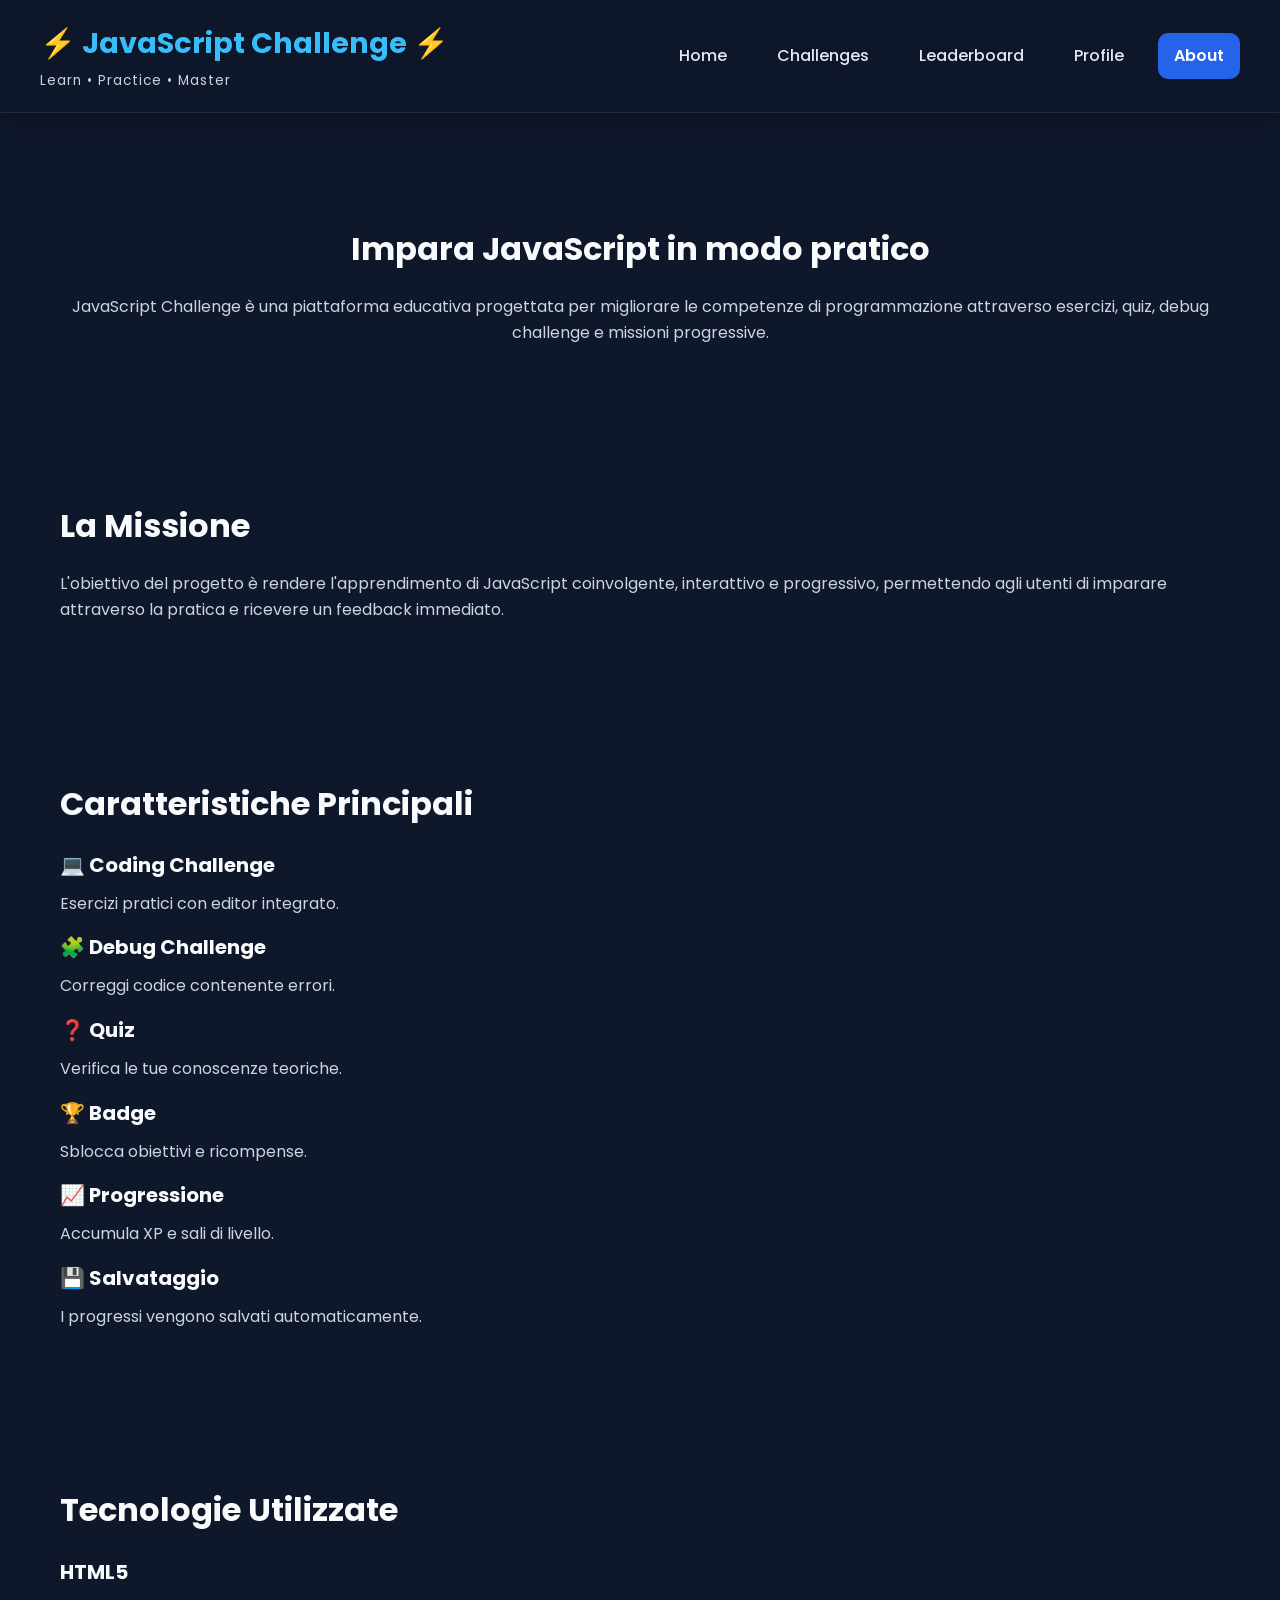
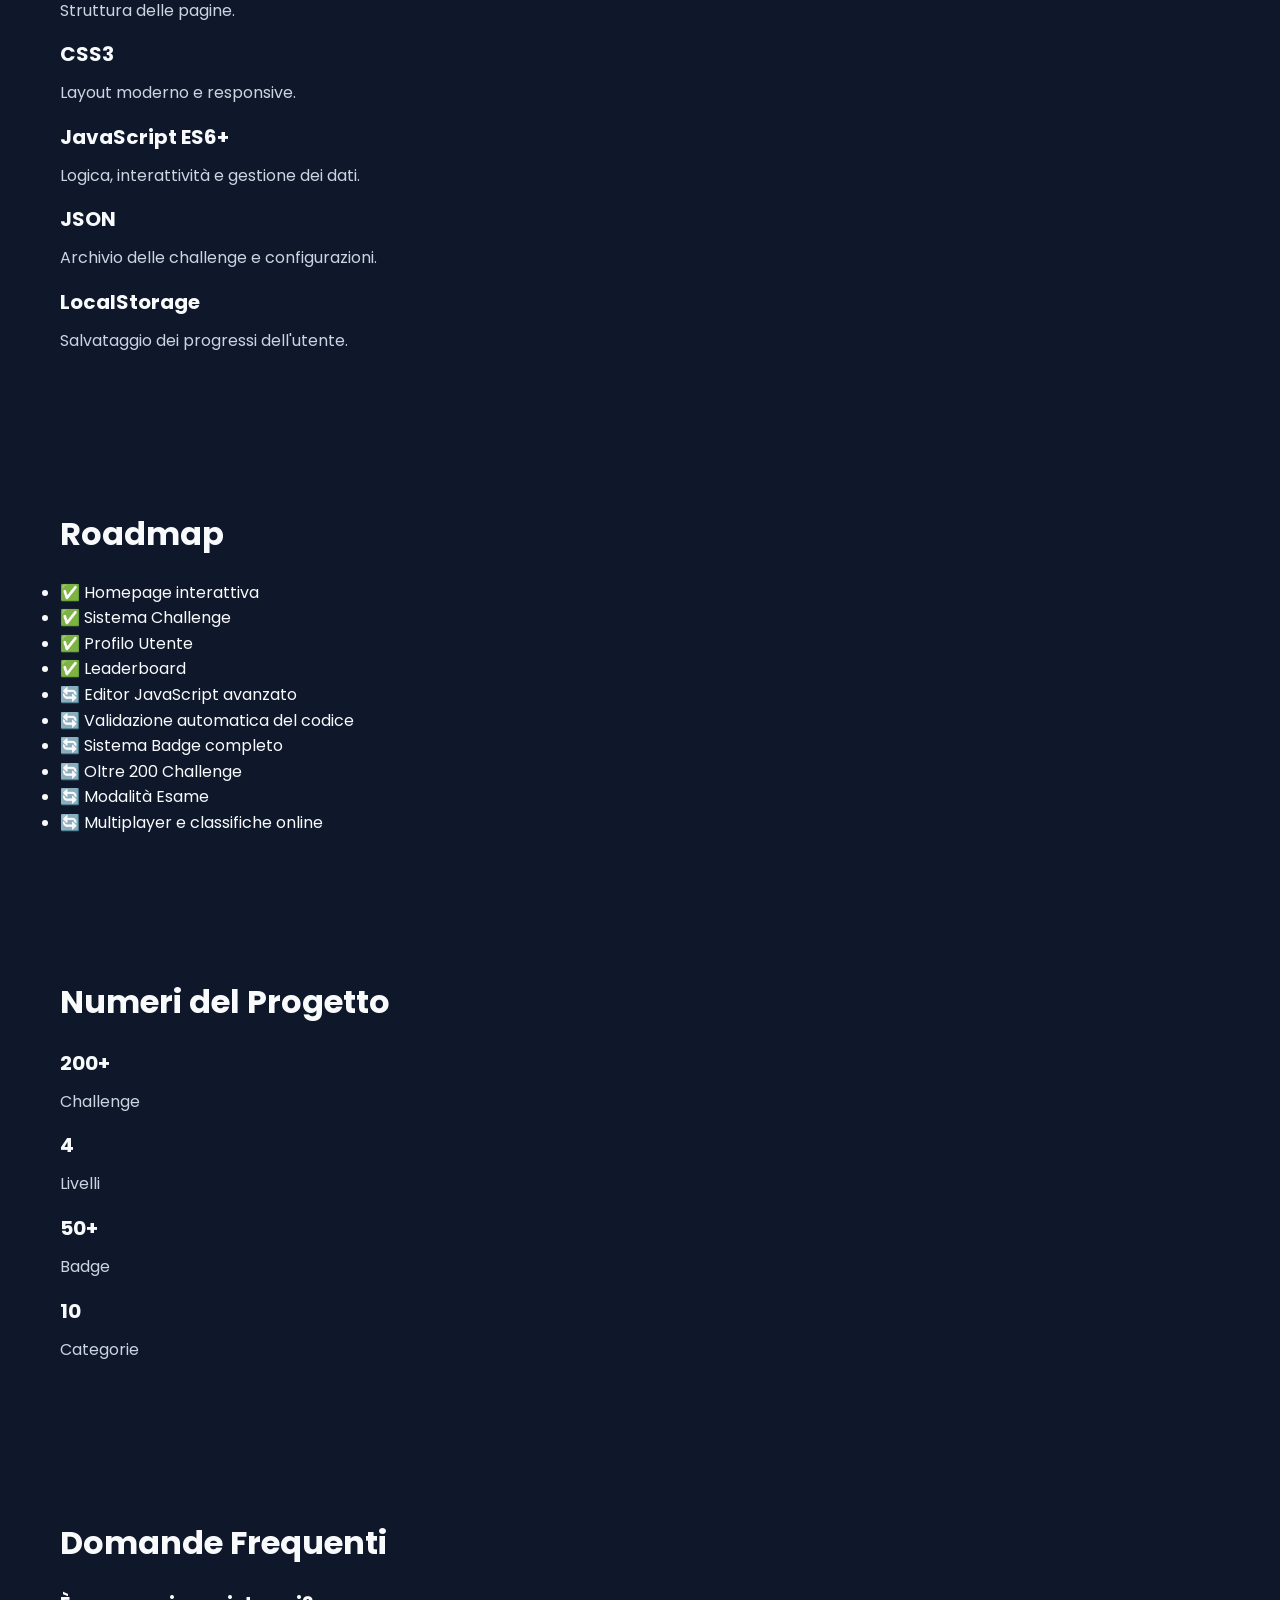
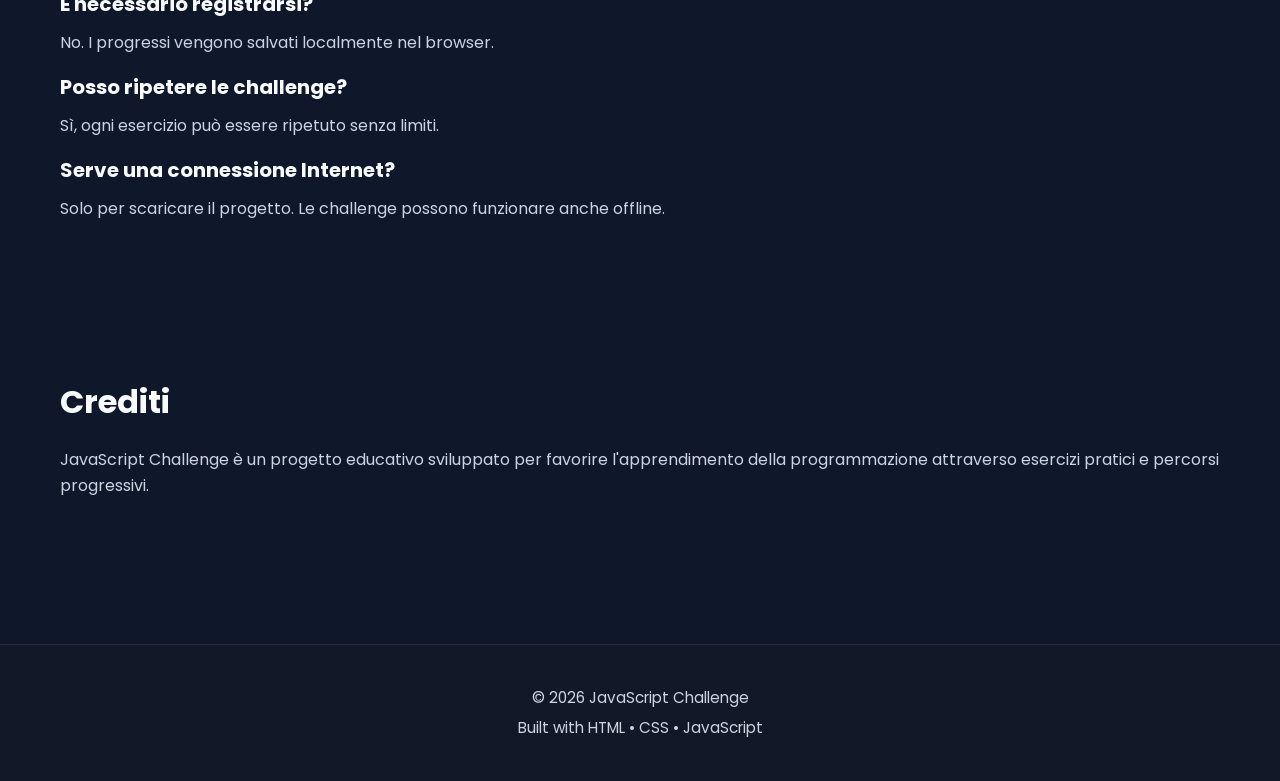
==== about.html @ 06514681 "Add files via upload" ====
<!DOCTYPE html>
<html lang="it">
<head>
<meta charset="UTF-8">
<meta name="viewport" content="width=device-width, initial-scale=1.0">
<title>JavaScript Challenge | About</title>
<link rel="stylesheet" href="css/style.css">
<link rel="stylesheet" href="css/about.css">
<link rel="preconnect" href="https://fonts.googleapis.com">
<link rel="preconnect" href="https://fonts.gstatic.com" crossorigin>
<link href="https://fonts.googleapis.com/css2?family=Poppins:wght@300;400;500;600;700;800&display=swap" rel="stylesheet">
</head>
<body>
<header>
<div class="logo">
<h1>⚡ JavaScript Challenge ⚡</h1>
<p>Learn • Practice • Master</p>
</div>
<nav>
<a href="index.html">Home</a>
<a href="challenge.html">Challenges</a>
<a href="leaderboard.html">Leaderboard</a>
<a href="profile.html">Profile</a>
<a href="about.html" class="active">About</a>
</nav>
</header>
<main class="about-page">
<section class="hero">
<h2>Impara JavaScript in modo pratico</h2>
<p>
JavaScript Challenge è una piattaforma educativa progettata per
migliorare le competenze di programmazione attraverso esercizi,
quiz, debug challenge e missioni progressive.
</p>
</section>
<section class="mission">
<h2>La Missione</h2>
<p>
L'obiettivo del progetto è rendere l'apprendimento di JavaScript
coinvolgente, interattivo e progressivo, permettendo agli utenti
di imparare attraverso la pratica e ricevere un feedback immediato.
</p>
</section>
<section class="features">
<h2>Caratteristiche Principali</h2>
<div class="feature-grid">
<div class="feature-card">
<h3>💻 Coding Challenge</h3>
<p>Esercizi pratici con editor integrato.</p>
</div>
<div class="feature-card">
<h3>🧩 Debug Challenge</h3>
<p>Correggi codice contenente errori.</p>
</div>
<div class="feature-card">
<h3>❓ Quiz</h3>
<p>Verifica le tue conoscenze teoriche.</p>
</div>
<div class="feature-card">
<h3>🏆 Badge</h3>
<p>Sblocca obiettivi e ricompense.</p>
</div>
<div class="feature-card">
<h3>📈 Progressione</h3>
<p>Accumula XP e sali di livello.</p>
</div>
<div class="feature-card">
<h3>💾 Salvataggio</h3>
<p>I progressi vengono salvati automaticamente.</p>
</div>
</div>
</section>
<section class="technologies">
<h2>Tecnologie Utilizzate</h2>
<div class="tech-grid">
<div class="tech-card">
<h3>HTML5</h3>
<p>Struttura delle pagine.</p>
</div>
<div class="tech-card">
<h3>CSS3</h3>
<p>Layout moderno e responsive.</p>
</div>
<div class="tech-card">
<h3>JavaScript ES6+</h3>
<p>Logica, interattività e gestione dei dati.</p>
</div>
<div class="tech-card">
<h3>JSON</h3>
<p>Archivio delle challenge e configurazioni.</p>
</div>
<div class="tech-card">
<h3>LocalStorage</h3>
<p>Salvataggio dei progressi dell'utente.</p>
</div>
</div>
</section>
<section class="roadmap">
<h2>Roadmap</h2>
<ul>
<li>✅ Homepage interattiva</li>
<li>✅ Sistema Challenge</li>
<li>✅ Profilo Utente</li>
<li>✅ Leaderboard</li>
<li>🔄 Editor JavaScript avanzato</li>
<li>🔄 Validazione automatica del codice</li>
<li>🔄 Sistema Badge completo</li>
<li>🔄 Oltre 200 Challenge</li>
<li>🔄 Modalità Esame</li>
<li>🔄 Multiplayer e classifiche online</li>
</ul>
</section>
<section class="statistics">
<h2>Numeri del Progetto</h2>
<div class="stats-grid">
<div class="stat-card">
<h3>200+</h3>
<p>Challenge</p>
</div>
<div class="stat-card">
<h3>4</h3>
<p>Livelli</p>
</div>
<div class="stat-card">
<h3>50+</h3>
<p>Badge</p>
</div>
<div class="stat-card">
<h3>10</h3>
<p>Categorie</p>
</div>
</div>
</section>
<section class="faq">
<h2>Domande Frequenti</h2>
<div class="faq-item">
<h3>È necessario registrarsi?</h3>
<p>No. I progressi vengono salvati localmente nel browser.</p>
</div>
<div class="faq-item">
<h3>Posso ripetere le challenge?</h3>
<p>Sì, ogni esercizio può essere ripetuto senza limiti.</p>
</div>
<div class="faq-item">
<h3>Serve una connessione Internet?</h3>
<p>Solo per scaricare il progetto. Le challenge possono funzionare anche offline.</p>
</div>
</section>
<section class="credits">
<h2>Crediti</h2>
<p>
JavaScript Challenge è un progetto educativo sviluppato per
favorire l'apprendimento della programmazione attraverso
esercizi pratici e percorsi progressivi.
</p>
</section>
</main>
<footer>
<p>
© 2026 JavaScript Challenge
</p>
<p>
Built with HTML • CSS • JavaScript
</p>
</footer>
</body>
</html>
---- css/style.css ----
*,
*::before,
*::after{
    margin:0;
    padding:0;
    box-sizing:border-box;
}
html{
    scroll-behavior:smooth;
}
body{
    font-family:"Poppins",sans-serif;
    background:#0f172a;
    color:#f8fafc;
    line-height:1.6;
    min-height:100vh;
}
.hero{
  text-align: center;
}
.categories{
  text-align: center;
}
.stats{
  text-align: center;
}
.progress-section{
  text-align: center;
}
.leaderboard-page{
  text-align: center;
}
.badges{
  text-align: center;
}
.recent{
  text-align: center;
}
:root{
    --bg:#0f172a;
    --bg-light:#1e293b;
    --bg-card:#172554;
    --primary:#2563eb;
    --secondary:#38bdf8;
    --accent:#22c55e;
    --warning:#f59e0b;
    --danger:#ef4444;
    --white:#ffffff;
    --gray:#cbd5e1;
    --text:#e2e8f0;
    --radius:16px;
    --shadow:
        0 8px 25px rgba(0,0,0,.25);
    --transition:.3s ease;
    --container:1200px;
}
h1{
    font-size:2.5rem;
    font-weight:700;
    margin-bottom:10px;
}
h2{
    font-size:2rem;
    margin-bottom:20px;
}
h3{
    font-size:1.25rem;
    margin-bottom:10px;
}
p{
    color:var(--gray);
    margin-bottom:15px;
}
a{
    text-decoration:none;
    color:inherit;
    transition:var(--transition);
}
a:hover{
    color:var(--secondary);
}
img{
    max-width:100%;
    display:block;
}
.container{
    width:min(100% - 40px,var(--container));
    margin:auto;
}
section{
    padding:70px 20px;
}
::selection{
    background:var(--secondary);
    color:#000;
}
::-webkit-scrollbar{
    width:10px;
}
::-webkit-scrollbar-track{
    background:#111827;
}
::-webkit-scrollbar-thumb{
    background:var(--primary);
    border-radius:20px;
}
::-webkit-scrollbar-thumb:hover{
    background:var(--secondary);
}
header{
    position:sticky;
    top:0;
    z-index:1000;
    display:flex;
    justify-content:space-between;
    align-items:center;
    padding:20px 40px;
    background:rgba(15,23,42,.95);
    backdrop-filter:blur(10px);
    border-bottom:1px solid rgba(255,255,255,.08);
    box-shadow:0 4px 18px rgba(0,0,0,.25);
}
.logo{
    display:flex;
    flex-direction:column;
    gap:4px;
}
.logo h1{
    font-size:1.8rem;
    color:var(--secondary);
    margin:0;
}
.logo p{
    margin:0;
    font-size:.85rem;
    color:var(--gray);
    letter-spacing:1px;
}
nav{
    display:flex;
    align-items:center;
    gap:18px;
    flex-wrap:wrap;
}
nav a{
    padding:10px 16px;
    border-radius:10px;
    font-weight:500;
    color:var(--text);
    transition:var(--transition);
}
nav a:hover{
    background:rgba(56,189,248,.15);
    color:var(--secondary);
}
nav a.active{
    background:var(--primary);
    color:var(--white);
    font-weight:600;
}
main{
    width:min(100% - 40px,var(--container));
    margin:40px auto;
}
button{
    cursor:pointer;
    border:none;
    outline:none;
    font-family:inherit;
    font-size:1rem;
    padding:12px 22px;
    border-radius:12px;
    background:var(--primary);
    color:var(--white);
    transition:var(--transition);
    box-shadow:var(--shadow);
}
button:hover{
    transform:translateY(-2px);
    background:var(--secondary);
    color:#000;
}
button:active{
    transform:scale(.98);
}
button:disabled{
    opacity:.55;
    cursor:not-allowed;
    transform:none;
}
.btn-primary{
    background:var(--primary);
    color:var(--white);
}
.btn-secondary{
    background:var(--secondary);
    color:#000;
}
.btn-success{
    background:var(--accent);
    color:#fff;
}
.btn-warning{
    background:var(--warning);
    color:#111;
}
.btn-danger{
    background:var(--danger);
    color:#fff;
}
.btn-outline{
    background:transparent;
    border:2px solid var(--primary);
    color:var(--primary);
}
.btn-outline:hover{
    background:var(--primary);
    color:var(--white);
}
.button-link{
    display:inline-flex;
    align-items:center;
    justify-content:center;
    padding:12px 22px;
    border-radius:12px;
    background:var(--primary);
    color:#fff;
    transition:var(--transition);
}
.button-link:hover{
    background:var(--secondary);
    color:#000;
}
footer{
    margin-top:60px;
    padding:35px 20px;
    text-align:center;
    border-top:1px solid rgba(255,255,255,.08);
    background:#111827;
}
footer p{
    margin:6px 0;
    color:var(--gray);
    font-size:.95rem;
}
hr{
    border:none;
    height:1px;
    background:rgba(255,255,255,.08);
    margin:25px 0;
}
.text-center{
    text-align:center;
}
.text-right{
    text-align:right;
}
.text-left{
    text-align:left;
}
.hidden{
    display:none !important;
}
.visible{
    display:block !important;
}
.flex{
    display:flex;
}
.flex-center{
    display:flex;
    justify-content:center;
    align-items:center;
}
.space-between{
    display:flex;
    justify-content:space-between;
    align-items:center;
}
.gap-10{
    gap:10px;
}
.gap-20{
    gap:20px;
}
.w-100{
    width:100%;
}
.mt-20{
    margin-top:20px;
}
.mt-40{
    margin-top:40px;
}
.mb-20{
    margin-bottom:20px;
}
.mb-40{
    margin-bottom:40px;
}
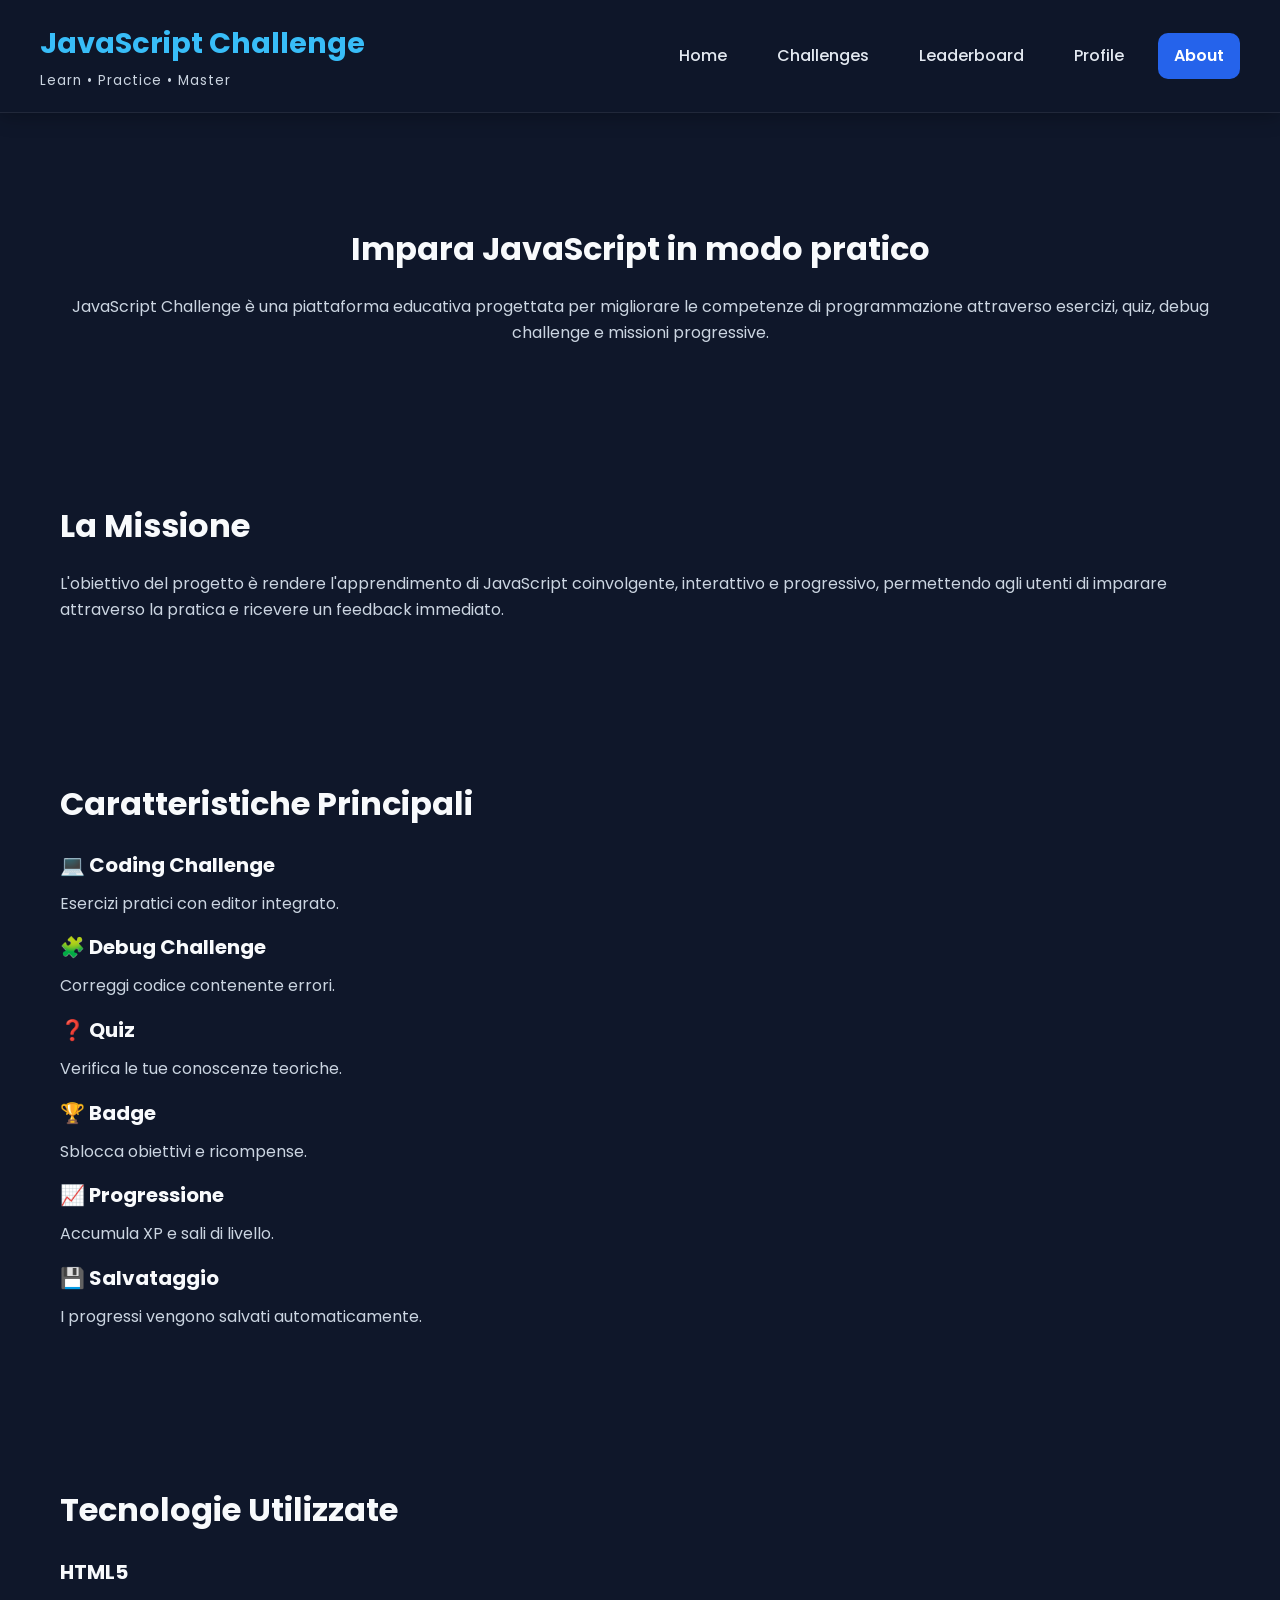
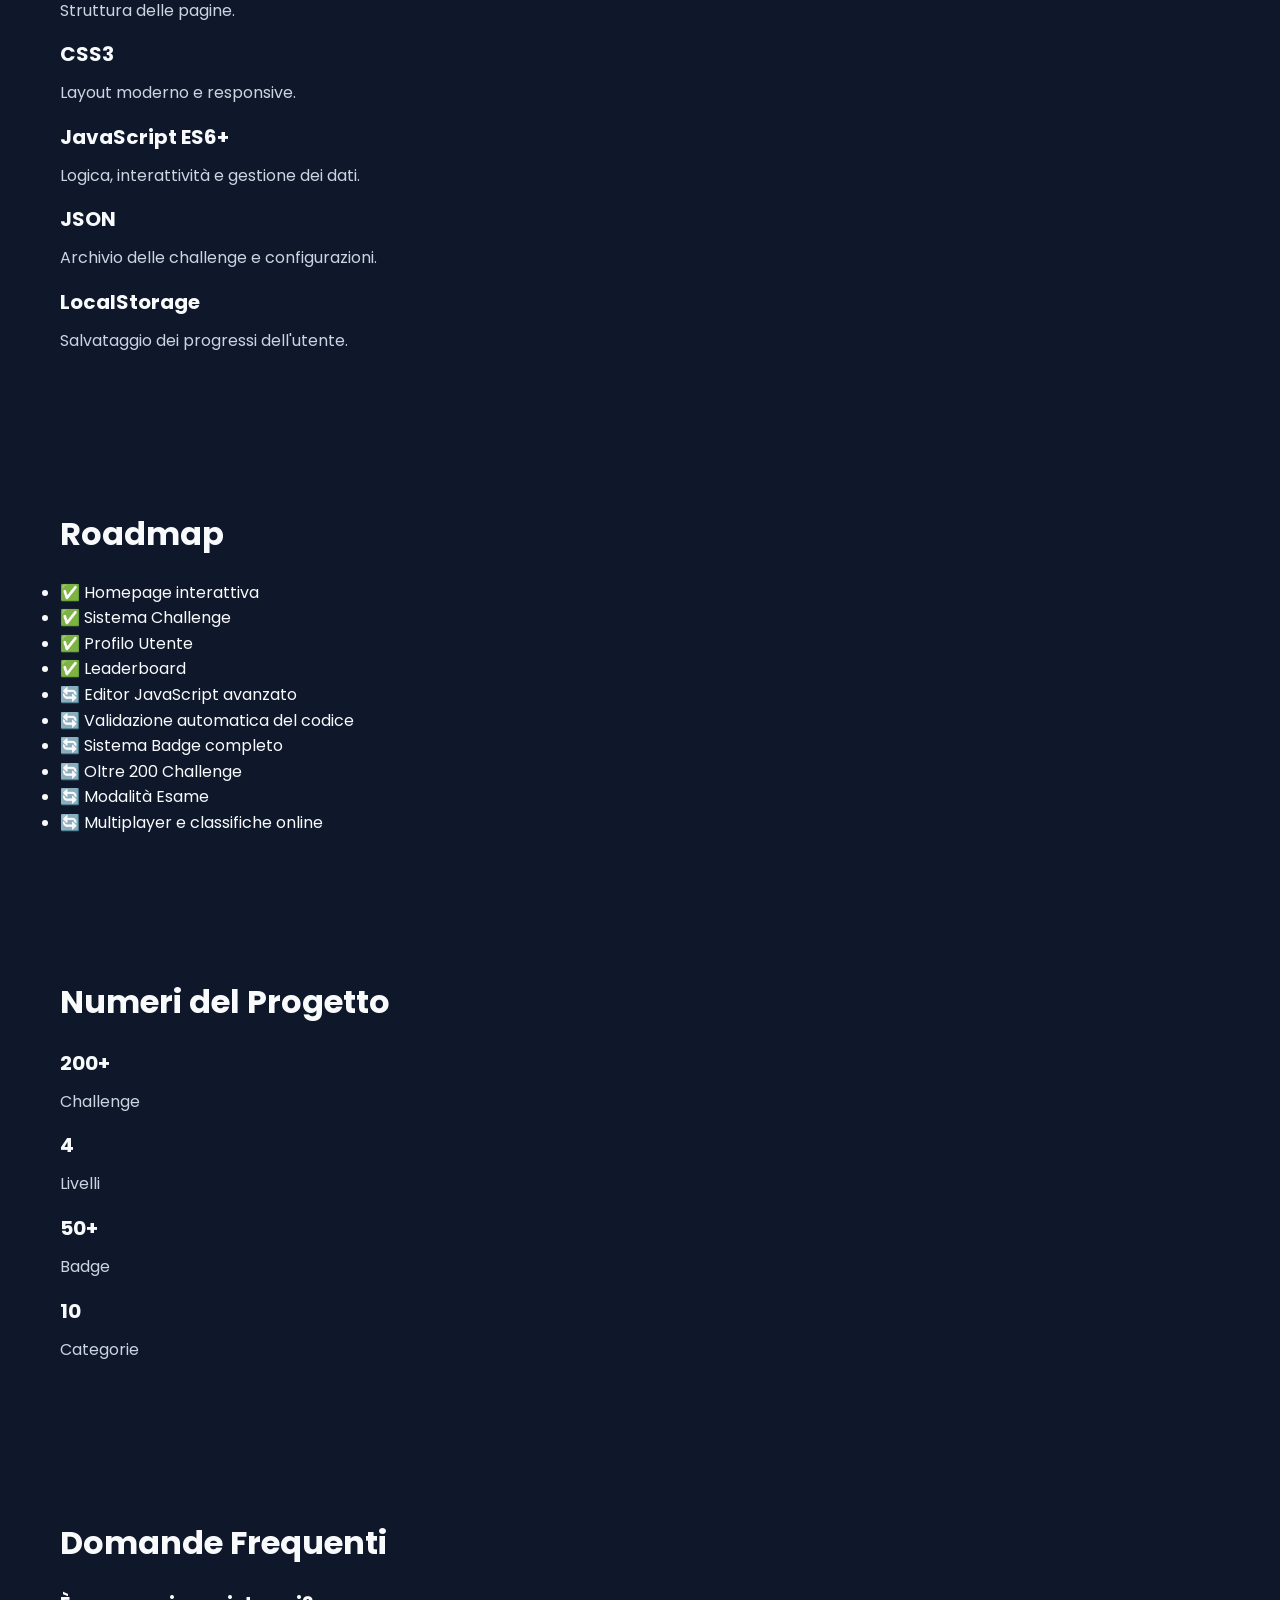
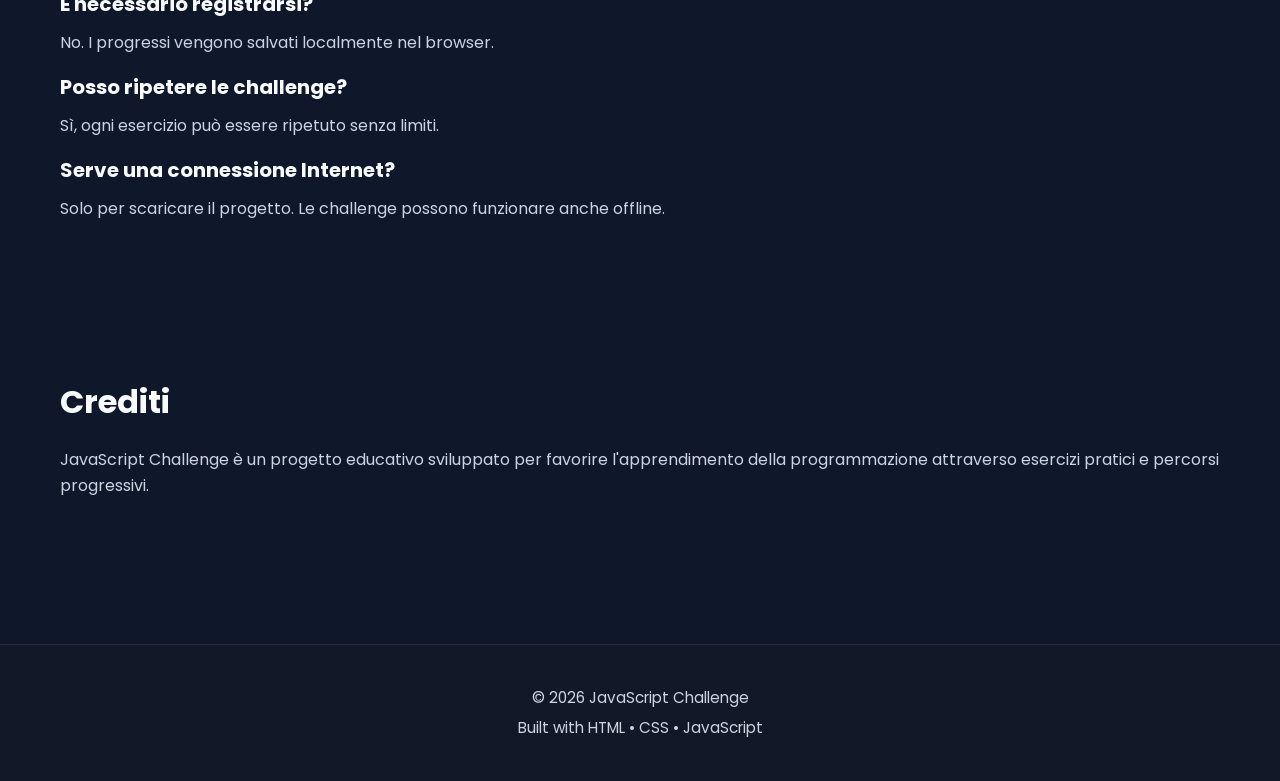
==== commit 3f0ad22a: "Update about.html" ====
--- a/about.html
+++ b/about.html
@@ -13,7 +13,7 @@
 <body>
 <header>
 <div class="logo">
-<h1>⚡ JavaScript Challenge ⚡</h1>
+<h1>JavaScript Challenge</h1>
 <p>Learn • Practice • Master</p>
 </div>
 <nav>
